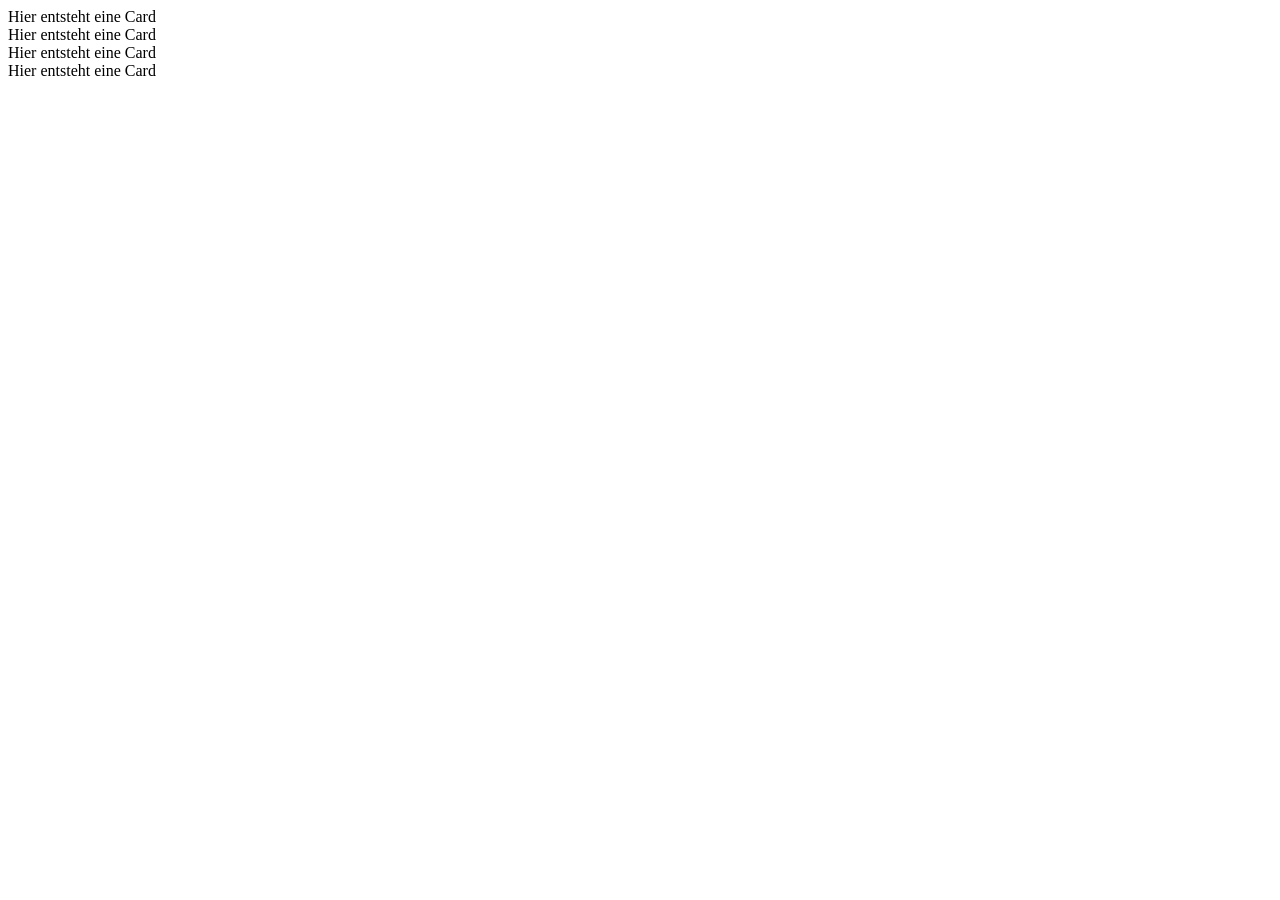
==== index.html @ 6710d7d3 "[ORP] Initial Commit" ====
<!doctype html>
<!-- Language of the document -->
<html lang="de">
  <head>
    <!-- Character encoding for the document -->
    <meta charset="UTF-8" />

    <!-- Responsive design meta tag -->
    <meta name="viewport" content="width=device-width, initial-scale=1.0" />

    <!-- Hide page from search engines -->
    <meta name="robots" content="noindex, nofollow" />

    <!-- Meta tags for SEO -->
    <title>Open Rewi | Startseite</title>
    <meta
      name="description"
      content="Wir erstellen gemeinsam frei zugängliche hochwertige, aktuelle und veränderbare rechtswissenschaftliche Lehrmaterialien."
    />

    <!-- Social Media Meta Tags -->
    <meta
      property="og:title"
      content="OpenRewi – Initiative offene Rechtswissenschaft"
    />
    <meta
      property="og:description"
      content="Wir erstellen gemeinsam frei zugängliche hochwertige, aktuelle und veränderbare rechtswissenschaftliche Lehrmaterialien."
    />
    <meta
      property="og:image"
      content="https://openrewi.org/wp-content/uploads/2022/10/product_pages-1.jpg"
    />

    <!-- Favicon -->
    <link
      rel="icon"
      href="https://openrewi.org/wp-content/uploads/2025/07/cropped-OpenRewi-Logo_Favicon-32x32.png"
      sizes="32x32"
    />
  </head>
  <body>
    <header class="or-header"></header>
    <main class="or-main">
      <div class="or-card">Hier entsteht eine Card</div>
      <div class="or-card">Hier entsteht eine Card</div>
      <div class="or-card">Hier entsteht eine Card</div>
      <div class="or-card">Hier entsteht eine Card</div>
    </main>
    <footer class="or-footer"></footer>
  </body>
</html>
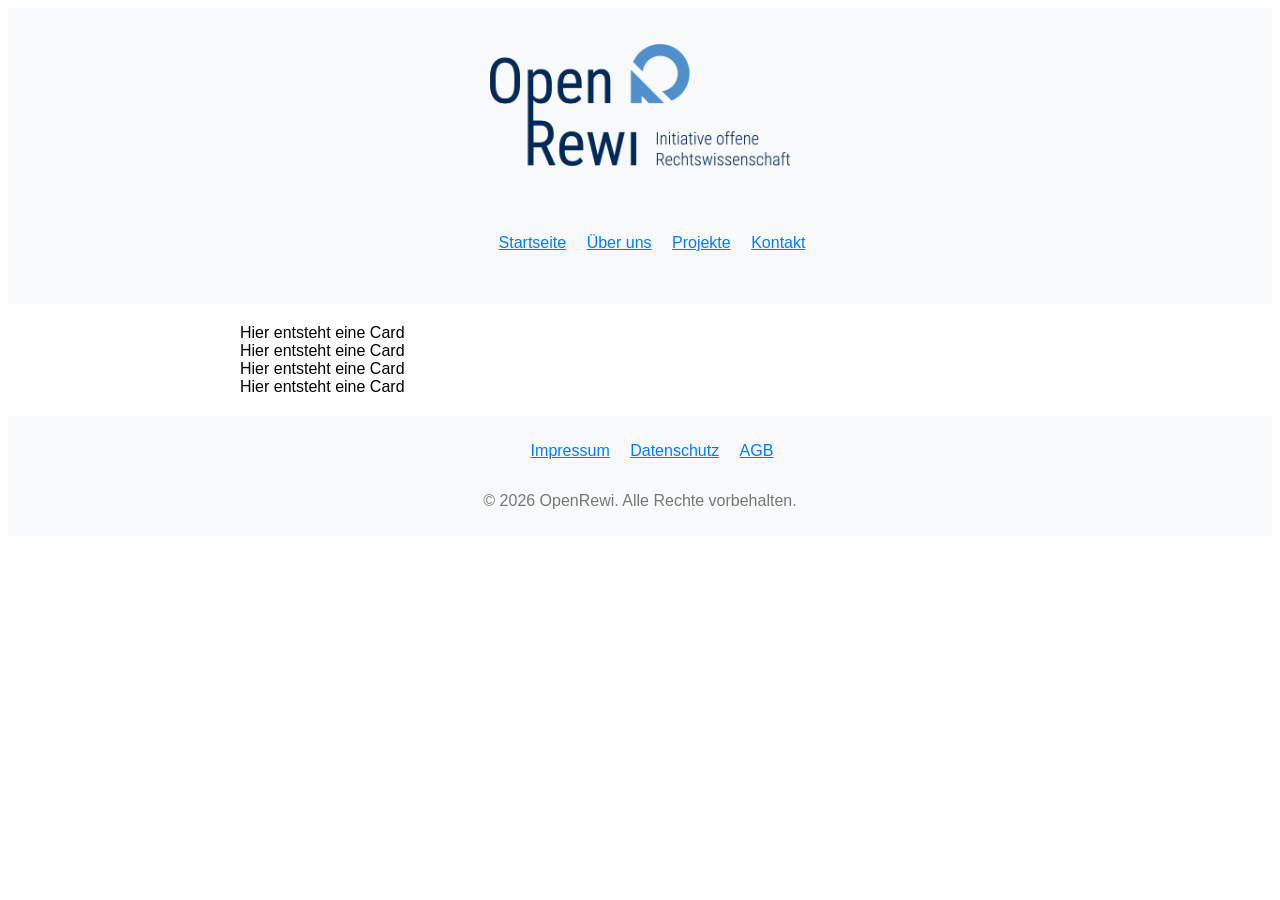
==== commit 90bd92c7: "[ORP] Style header, content and footer" ====
--- a/index.html
+++ b/index.html
@@ -38,15 +38,45 @@
       href="https://openrewi.org/wp-content/uploads/2025/07/cropped-OpenRewi-Logo_Favicon-32x32.png"
       sizes="32x32"
     />
+
+    <!-- Stylesheets -->
+    <link
+      rel="stylesheet"
+      href="https://meyerweb.com/eric/tools/css/reset/reset.css"
+    />
+    <link rel="stylesheet" href="/src/css/style.css" />
   </head>
   <body>
-    <header class="or-header"></header>
+    <header class="or-header">
+      <img
+        src="/src/img/OpenRewi-Logo.png"
+        alt="OpenRewi Logo"
+        class="or-logo"
+      />
+      <nav class="or-nav" aria-label="Haupt-Navigation">
+        <ul class="or-nav-list">
+          <li class="or-nav-item"><a href="#">Startseite</a></li>
+          <li class="or-nav-item"><a href="#">Über uns</a></li>
+          <li class="or-nav-item"><a href="#">Projekte</a></li>
+          <li class="or-nav-item"><a href="#">Kontakt</a></li>
+        </ul>
+      </nav>
+    </header>
     <main class="or-main">
       <div class="or-card">Hier entsteht eine Card</div>
       <div class="or-card">Hier entsteht eine Card</div>
       <div class="or-card">Hier entsteht eine Card</div>
       <div class="or-card">Hier entsteht eine Card</div>
     </main>
-    <footer class="or-footer"></footer>
+    <footer class="or-footer">
+      <nav class="or-footer-nav" aria-label="Footer-Navigation">
+        <ul class="or-nav-list">
+          <li class="or-nav-item"><a href="#">Impressum</a></li>
+          <li class="or-nav-item"><a href="#">Datenschutz</a></li>
+          <li class="or-nav-item"><a href="#">AGB</a></li>
+        </ul>
+      </nav>
+      <p>&copy; 2026 OpenRewi. Alle Rechte vorbehalten.</p>
+    </footer>
   </body>
 </html>
--- a/src/css/style.css
+++ b/src/css/style.css
@@ -0,0 +1,38 @@
+body {
+  font-family: "Arial";
+}
+
+.or-header {
+  background-color: #f8f9fa;
+  padding: calc(20 / 16 * 1rem);
+  text-align: center;
+}
+
+.or-logo {
+  width: calc(300 / 16 * 1rem);
+  height: auto;
+  margin-bottom: calc(32 / 16 * 1rem);
+  padding: 1rem;
+}
+
+.or-nav-item {
+  display: inline-block;
+  margin: 0 1rem 1rem 0;
+
+  a {
+    color: #007bff;
+  }
+}
+
+.or-main {
+  width: calc(800 / 16 * 1rem);
+  margin: calc(20 / 16 * 1rem) auto;
+  padding: 0 calc(20 / 16 * 1rem);
+}
+
+.or-footer {
+  background-color: #f8f9fa;
+  padding: calc(10 / 16 * 1rem);
+  text-align: center;
+  color: #777;
+}
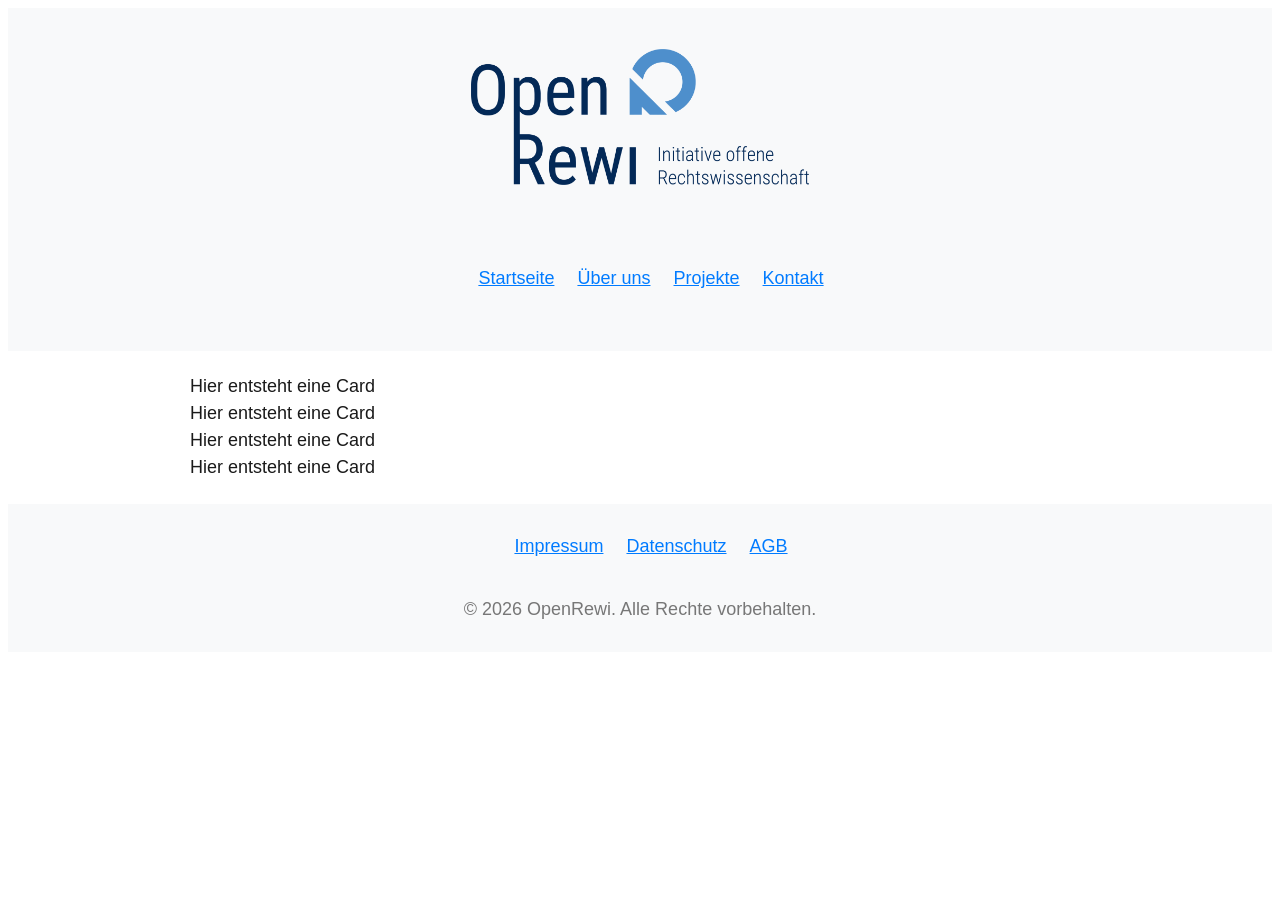
==== commit 28f7349d: "[ORP] Style typography for richtext" ====
--- a/index.html
+++ b/index.html
@@ -45,6 +45,7 @@
       href="https://meyerweb.com/eric/tools/css/reset/reset.css"
     />
     <link rel="stylesheet" href="/src/css/style.css" />
+    <link rel="stylesheet" href="/src/css/typography.css" />
   </head>
   <body>
     <header class="or-header">
@@ -71,7 +72,7 @@
     <footer class="or-footer">
       <nav class="or-footer-nav" aria-label="Footer-Navigation">
         <ul class="or-nav-list">
-          <li class="or-nav-item"><a href="#">Impressum</a></li>
+          <li class="or-nav-item"><a href="/impressum.html">Impressum</a></li>
           <li class="or-nav-item"><a href="#">Datenschutz</a></li>
           <li class="or-nav-item"><a href="#">AGB</a></li>
         </ul>
--- a/src/css/style.css
+++ b/src/css/style.css
@@ -25,7 +25,7 @@
 }
 
 .or-main {
-  width: calc(800 / 16 * 1rem);
+  max-width: calc(800 / 16 * 1rem);
   margin: calc(20 / 16 * 1rem) auto;
   padding: 0 calc(20 / 16 * 1rem);
 }
--- a/src/css/typography.css
+++ b/src/css/typography.css
@@ -0,0 +1,192 @@
+:root {
+  /* Fonts */
+  --font-sans: "Arial";
+
+  /* Font Sizes (modular scale) */
+  --font-xs: 0.5rem; /* 8px */
+  --font-s: 0.75rem; /* 12px */
+  --font-m: 1rem; /* 16px */
+  --font-l: 1.25rem; /* 20px */
+  --font-xl: 1.5rem; /* 24px */
+  --font-xxl: 2rem; /* 32px */
+
+  /* Spacing Sizes (modular scale) */
+  --space-xs: 0.5rem; /* 8px */
+  --space-s: 0.75rem; /* 12px */
+  --space-m: 1rem; /* 16px */
+  --space-l: 1.25rem; /* 20px */
+  --space-xl: 1.5rem; /* 24px */
+  --space-xxl: 2rem; /* 32px */
+
+  /* Colors */
+  --color-text: #1a1a1a;
+  --color-muted: #666;
+  --color-border: #e5e5e5;
+  --color-accent: #0066cc;
+  --color-white: #ffffff;
+  --color-bg: #f8f9fa;
+}
+
+/* =========================
+   BASE STYLES
+========================= */
+
+html {
+  font-size: 100%;
+}
+
+body {
+  font-family: var(--font-sans);
+  line-height: 1.5;
+  color: var(--color-text);
+}
+
+.or-richtext {
+  /* =========================
+   HEADINGS
+========================= */
+
+  h1,
+  h2,
+  h3,
+  h4 {
+    font-family: var(--font-sans);
+    font-weight: 600;
+  }
+
+  h1 {
+    font-size: var(--font-xxl);
+    margin-bottom: var(--space-xxl);
+  }
+
+  h2 {
+    font-size: var(--font-xl);
+    margin: var(--space-xl) 0;
+  }
+
+  h3 {
+    font-size: var(--font-l);
+    margin: var(--space-m) 0;
+  }
+
+  h4 {
+    font-size: var(--font-m);
+    color: var(--color-muted);
+    margin-top: var(--space-s);
+  }
+
+  /* =========================
+   TEXT ELEMENTS
+========================= */
+
+  p {
+    margin-bottom: var(--space-s);
+  }
+
+  strong {
+    font-weight: 600;
+  }
+
+  em {
+    font-style: italic;
+  }
+
+  /* =========================
+   LINKS
+========================= */
+
+  a {
+    color: var(--color-accent);
+    text-decoration: none;
+    border-bottom: 1px solid transparent;
+    transition: border-color 0.2s ease;
+  }
+
+  a:hover {
+    border-color: var(--color-accent);
+  }
+
+  a[target="_blank"]::before {
+    content: "↪";
+    color: var(--color-muted);
+  }
+
+  /* =========================
+   BLOCKQUOTE
+========================= */
+
+  blockquote {
+    border-left: 3px solid var(--color-border);
+    padding-left: var(--space-m);
+    margin: var(--space-xl) 0;
+    color: var(--color-muted);
+    font-style: italic;
+  }
+
+  blockquote p {
+    margin: 0;
+  }
+
+  blockquote small {
+    display: block;
+    margin-top: var(--space-xs);
+    font-size: var(--font-s);
+  }
+
+  /* =========================
+   LISTS
+========================= */
+
+  ul,
+  ol {
+    padding-left: var(--space-xl);
+    margin-bottom: var(--space-s);
+  }
+
+  li + li {
+    margin-top: var(--space-xs);
+  }
+
+  /* =========================
+   UNORDERED LIST (UL)
+========================= */
+
+  ul {
+    list-style: none;
+  }
+
+  ul li {
+    position: relative;
+  }
+
+  ul li::before {
+    content: "•";
+    position: absolute;
+    top: -0.25em;
+    left: -0.625em;
+    font-size: 1.25em;
+    color: var(--color-accent);
+  }
+
+  /* =========================
+   ORDERED LIST (OL)
+========================= */
+
+  ol {
+    list-style: decimal;
+  }
+
+  ol li::marker {
+    font-weight: 700;
+  }
+}
+
+/* =========================
+   RESPONSIVE TYPOGRAPHY
+========================= */
+
+@media (min-width: 769px) {
+  html {
+    font-size: 112.5%; /* 18px */
+  }
+}
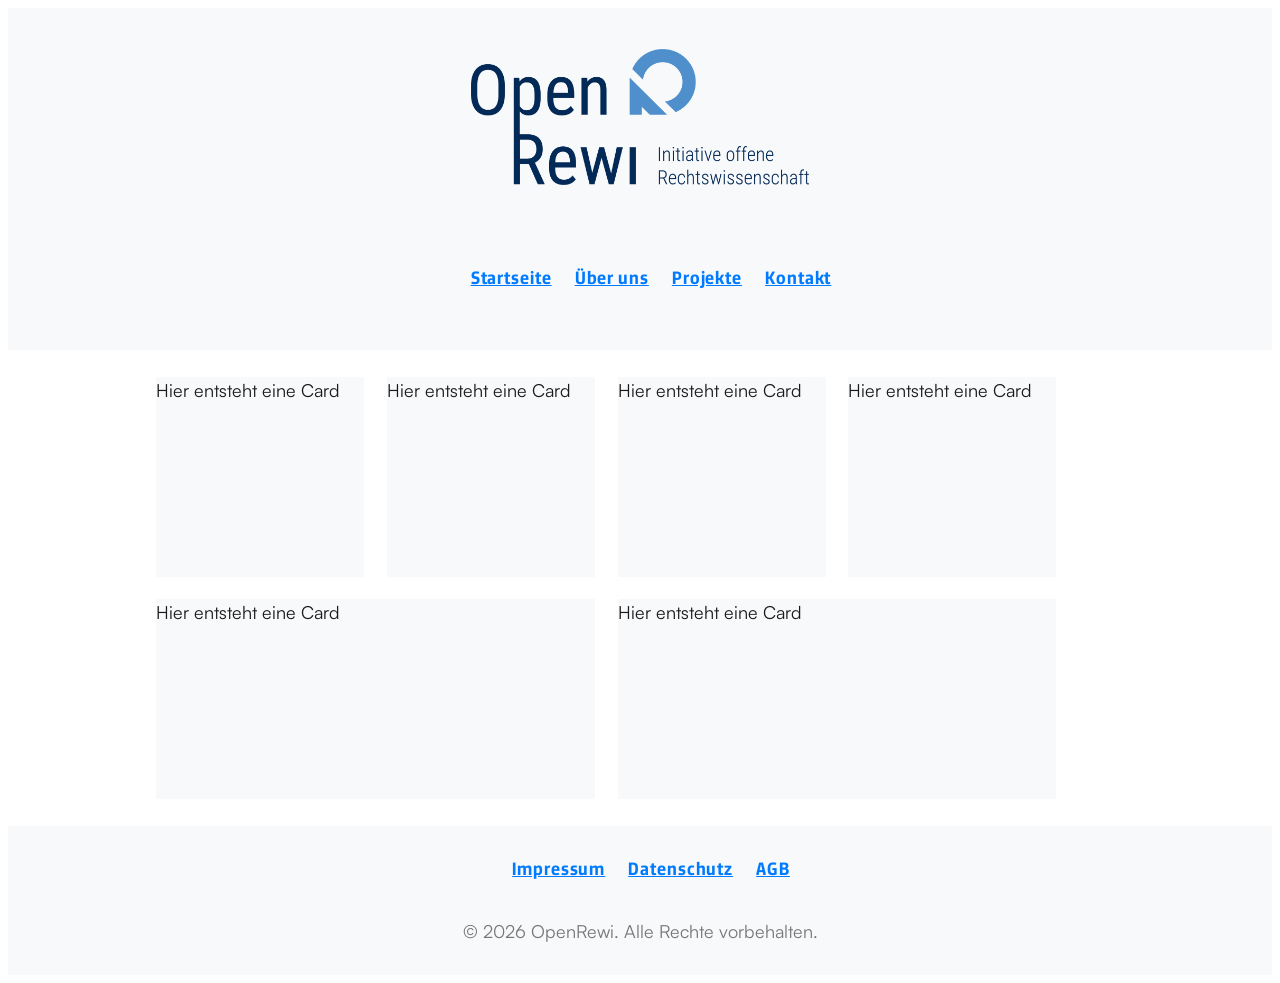
==== commit 6f478bd4: "[ORP] Create module grid" ====
--- a/index.html
+++ b/index.html
@@ -44,7 +44,10 @@
       rel="stylesheet"
       href="https://meyerweb.com/eric/tools/css/reset/reset.css"
     />
+    <link rel="stylesheet" href="/src/css/variables.css" />
     <link rel="stylesheet" href="/src/css/style.css" />
+    <link rel="stylesheet" href="/src/css/layout.css" />
+    <link rel="stylesheet" href="/src/css/grid.css" />
     <link rel="stylesheet" href="/src/css/typography.css" />
   </head>
   <body>
@@ -58,17 +61,33 @@
         <ul class="or-nav-list">
           <li class="or-nav-item"><a href="#">Startseite</a></li>
           <li class="or-nav-item"><a href="#">Über uns</a></li>
-          <li class="or-nav-item"><a href="#">Projekte</a></li>
+          <li class="or-nav-item"><a href="/projects.html">Projekte</a></li>
           <li class="or-nav-item"><a href="#">Kontakt</a></li>
         </ul>
       </nav>
     </header>
-    <main class="or-main">
-      <div class="or-card">Hier entsteht eine Card</div>
-      <div class="or-card">Hier entsteht eine Card</div>
-      <div class="or-card">Hier entsteht eine Card</div>
-      <div class="or-card">Hier entsteht eine Card</div>
-    </main>
+    <div class="or-template">
+      <main class="or-main or-grid__container">
+        <div class="or-card or-grid__item or-grid__item--1">
+          Hier entsteht eine Card
+        </div>
+        <div class="or-card or-grid__item or-grid__item--1">
+          Hier entsteht eine Card
+        </div>
+        <div class="or-card or-grid__item or-grid__item--1">
+          Hier entsteht eine Card
+        </div>
+        <div class="or-card or-grid__item or-grid__item--1">
+          Hier entsteht eine Card
+        </div>
+        <div class="or-card or-grid__item or-grid__item--2">
+          Hier entsteht eine Card
+        </div>
+        <div class="or-card or-grid__item or-grid__item--2">
+          Hier entsteht eine Card
+        </div>
+      </main>
+    </div>
     <footer class="or-footer">
       <nav class="or-footer-nav" aria-label="Footer-Navigation">
         <ul class="or-nav-list">
--- a/src/css/variables.css
+++ b/src/css/variables.css
@@ -0,0 +1,63 @@
+:root {
+  /* =========================
+    TYPOGRAPHY
+========================= */
+  /* Fonts */
+  --font-regular:
+    SatoshiRegular, Avenir, Montserrat, Corbel, "URW Gothic", source-sans-pro,
+    sans-serif;
+  --font-italic:
+    SatoshiItalic, Avenir, Montserrat, Corbel, "URW Gothic", source-sans-pro,
+    sans-serif;
+  --font-light-italic:
+    SatoshiLightItalic, Avenir, Montserrat, Corbel, "URW Gothic",
+    source-sans-pro, sans-serif;
+  --font-bold:
+    SatoshiBold, Avenir, Montserrat, Corbel, "URW Gothic", source-sans-pro,
+    sans-serif;
+  --font-bold-italic:
+    SatoshiBoldItalic, Avenir, Montserrat, Corbel, "URW Gothic",
+    source-sans-pro, sans-serif;
+  --font-cond-bold: ExposeBold, "Times New Roman", serif;
+
+  /* Font Sizes (modular scale) */
+  --font-xs: 0.5rem; /* 8px */
+  --font-s: 0.75rem; /* 12px */
+  --font-m: 1rem; /* 16px */
+  --font-l: 1.25rem; /* 20px */
+  --font-xl: 1.5rem; /* 24px */
+  --font-xxl: 2rem; /* 32px */
+
+  /* =========================
+    SPACES
+========================= */
+  --space-xs: 0.5rem; /* 8px */
+  --space-s: 0.75rem; /* 12px */
+  --space-m: 1rem; /* 16px */
+  --space-l: 1.25rem; /* 20px */
+  --space-xl: 1.5rem; /* 24px */
+  --space-xxl: 2rem; /* 32px */
+
+  /* =========================
+    COLORS
+========================= */
+  --color-text: #1a1a1a;
+  --color-muted: #666;
+  --color-border: #e5e5e5;
+  --color-accent: #0066cc;
+  --color-white: #ffffff;
+  --color-bg: #f8f9fa;
+
+  /* =========================
+    GRID
+========================= */
+  /* Breakpoints */
+  --breakpoint-xs: 480px;
+  --breakpoint-s: 768px;
+  --breakpoint-m: 1024px;
+  --breakpoint-l: 1200px;
+
+  /* Module container grid */
+  --grid-span: 1;
+  --grid-gap: var(--space-l);
+}
--- a/src/css/style.css
+++ b/src/css/style.css
@@ -1,7 +1,3 @@
-body {
-  font-family: "Arial";
-}
-
 .or-header {
   background-color: #f8f9fa;
   padding: calc(20 / 16 * 1rem);
@@ -21,13 +17,9 @@
 
   a {
     color: #007bff;
+    font-family: var(--font-cond-bold);
+    letter-spacing: 0.05em;
   }
-}
-
-.or-main {
-  max-width: calc(800 / 16 * 1rem);
-  margin: calc(20 / 16 * 1rem) auto;
-  padding: 0 calc(20 / 16 * 1rem);
 }
 
 .or-footer {
--- a/src/css/layout.css
+++ b/src/css/layout.css
@@ -0,0 +1,34 @@
+.or-template,
+.or-template--aside {
+  max-width: calc(900 / 16 * 1rem);
+  margin: 0 auto;
+  display: grid;
+  grid-template-columns: 1fr;
+  gap: var(--grid-gap);
+
+  .or-main,
+  .or-aside {
+    grid-column: 1 / 1;
+    margin: var(--space-xl) 0;
+    padding: 0 var(--space-l);
+  }
+}
+
+@media (min-width: 1025px) {
+  .or-template--aside {
+    display: grid;
+    grid-template-columns: 3fr 1fr;
+
+    .or-main {
+      grid-column: 1 / 2;
+    }
+
+    .or-aside {
+      grid-column: 2 / 3;
+    }
+  }
+}
+
+.or-aside h2:first-of-type {
+  margin-top: 0;
+}
--- a/src/css/grid.css
+++ b/src/css/grid.css
@@ -0,0 +1,32 @@
+.or-grid__container {
+  max-width: 900px;
+  display: grid;
+  grid-template-columns: repeat(1, 1fr);
+  grid-auto-rows: minmax(200px, auto);
+  gap: var(--space-l);
+}
+
+.or-grid__item {
+  background-color: var(--color-bg);
+  grid-column: auto / span var(--grid-span);
+}
+
+@media (min-width: 481px) {
+  .or-grid__container {
+    grid-template-columns: repeat(2, 1fr);
+  }
+
+  .or-grid__item--1 {
+    --grid-span: 1;
+  }
+
+  .or-grid__item--2 {
+    --grid-span: 2;
+  }
+}
+
+@media (min-width: 769px) {
+  .or-grid__container {
+    grid-template-columns: repeat(4, 1fr);
+  }
+}
--- a/src/css/typography.css
+++ b/src/css/typography.css
@@ -1,6 +1,21 @@
 :root {
   /* Fonts */
-  --font-sans: "Arial";
+  --font-regular:
+    SatoshiRegular, Avenir, Montserrat, Corbel, "URW Gothic", source-sans-pro,
+    sans-serif;
+  --font-italic:
+    SatoshiItalic, Avenir, Montserrat, Corbel, "URW Gothic", source-sans-pro,
+    sans-serif;
+  --font-light-italic:
+    SatoshiLightItalic, Avenir, Montserrat, Corbel, "URW Gothic",
+    source-sans-pro, sans-serif;
+  --font-bold:
+    SatoshiBold, Avenir, Montserrat, Corbel, "URW Gothic", source-sans-pro,
+    sans-serif;
+  --font-bold-italic:
+    SatoshiBoldItalic, Avenir, Montserrat, Corbel, "URW Gothic",
+    source-sans-pro, sans-serif;
+  --font-cond-bold: ExposeBold, "Times New Roman", serif;
 
   /* Font Sizes (modular scale) */
   --font-xs: 0.5rem; /* 8px */
@@ -28,6 +43,75 @@
 }
 
 /* =========================
+   FONTS
+========================= */
+@font-face {
+  font-family: "SatoshiRegular";
+  src:
+    url("../fonts/satoshi/Satoshi-Regular.woff2") format("woff2"),
+    url("../fonts/satoshi/Satoshi-Regular.woff") format("woff"),
+    url("../fonts/satoshi/Satoshi-Regular.eot") format("eot");
+  font-weight: 400;
+  font-display: swap;
+  font-style: normal;
+}
+
+@font-face {
+  font-family: "SatoshiItalic";
+  src:
+    url("../fonts/satoshi/Satoshi-Italic.woff2") format("woff2"),
+    url("../fonts/satoshi/Satoshi-Italic.woff") format("woff"),
+    url("../fonts/satoshi/Satoshi-Italic.eot") format("eot");
+  font-weight: 400;
+  font-display: swap;
+  font-style: italic;
+}
+
+@font-face {
+  font-family: "SatoshiBold";
+  src:
+    url("../fonts/satoshi/Satoshi-Bold.woff2") format("woff2"),
+    url("../fonts/satoshi/Satoshi-Bold.woff") format("woff"),
+    url("../fonts/satoshi/Satoshi-Bold.eot") format("eot");
+  font-weight: 900;
+  font-display: swap;
+  font-style: normal;
+}
+
+@font-face {
+  font-family: "SatoshiBoldItalic";
+  src:
+    url("../fonts/satoshi/Satoshi-BoldItalic.woff2") format("woff2"),
+    url("../fonts/satoshi/Satoshi-BoldItalic.woff") format("woff"),
+    url("../fonts/satoshi/Satoshi-BoldItalic.eot") format("eot");
+  font-weight: 700;
+  font-display: swap;
+  font-style: normal;
+}
+
+@font-face {
+  font-family: "SatoshiLightItalic";
+  src:
+    url("../fonts/satoshi/Satoshi-LightItalic.woff2") format("woff2"),
+    url("../fonts/satoshi/Satoshi-LightItalic.woff") format("woff"),
+    url("../fonts/satoshi/Satoshi-LightItalic.eot") format("eot");
+  font-weight: 300;
+  font-display: swap;
+  font-style: italic;
+}
+
+@font-face {
+  font-family: "ExposeBold";
+  src:
+    url("../fonts/expose/Expose-Bold.woff2") format("woff2"),
+    url("../fonts/expose/Expose-Bold.woff") format("woff"),
+    url("../fonts/expose/Expose-Bold.ttf") format("truetype");
+  font-weight: 700;
+  font-display: swap;
+  font-style: normal;
+}
+
+/* =========================
    BASE STYLES
 ========================= */
 
@@ -36,7 +120,7 @@
 }
 
 body {
-  font-family: var(--font-sans);
+  font-family: var(--font-regular);
   line-height: 1.5;
   color: var(--color-text);
 }
@@ -50,8 +134,7 @@
   h2,
   h3,
   h4 {
-    font-family: var(--font-sans);
-    font-weight: 600;
+    font-family: var(--font-cond-bold);
   }
 
   h1 {
@@ -84,11 +167,11 @@
   }
 
   strong {
-    font-weight: 600;
+    font-family: var(--font-bold);
   }
 
   em {
-    font-style: italic;
+    font-family: var(--font-italic);
   }
 
   /* =========================
@@ -120,7 +203,11 @@
     padding-left: var(--space-m);
     margin: var(--space-xl) 0;
     color: var(--color-muted);
-    font-style: italic;
+    font-family: var(--font-light-italic);
+
+    strong {
+      font-family: var(--font-bold-italic);
+    }
   }
 
   blockquote p {
@@ -177,7 +264,8 @@
   }
 
   ol li::marker {
-    font-weight: 700;
+    font-family: var(--font-bold);
+    color: var(--color-accent);
   }
 }
 
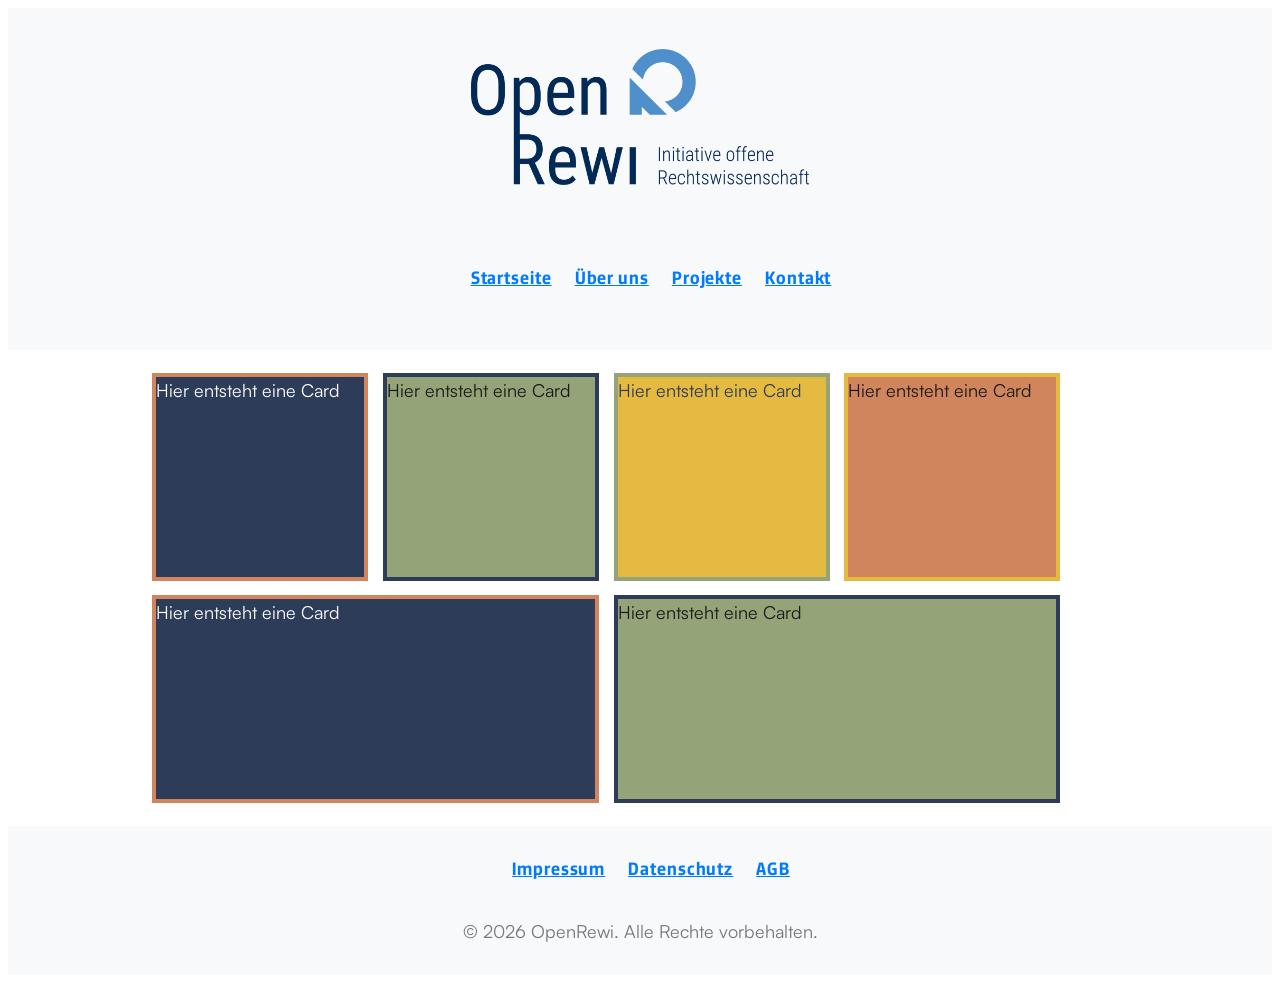
==== commit 62e326ac: "[ORP] Add themes" ====
--- a/index.html
+++ b/index.html
@@ -49,6 +49,8 @@
     <link rel="stylesheet" href="/src/css/layout.css" />
     <link rel="stylesheet" href="/src/css/grid.css" />
     <link rel="stylesheet" href="/src/css/typography.css" />
+    <link rel="stylesheet" href="/src/css/theme.css" />
+    <link rel="stylesheet" href="/src/css/card.css" />
   </head>
   <body>
     <header class="or-header">
@@ -68,22 +70,40 @@
     </header>
     <div class="or-template">
       <main class="or-main or-grid__container">
-        <div class="or-card or-grid__item or-grid__item--1">
+        <div
+          class="or-card or-grid__item or-grid__item--1"
+          data-theme="primary"
+        >
           Hier entsteht eine Card
         </div>
-        <div class="or-card or-grid__item or-grid__item--1">
+        <div
+          class="or-card or-grid__item or-grid__item--1"
+          data-theme="secondary"
+        >
           Hier entsteht eine Card
         </div>
-        <div class="or-card or-grid__item or-grid__item--1">
+        <div
+          class="or-card or-grid__item or-grid__item--1"
+          data-theme="tertiary"
+        >
           Hier entsteht eine Card
         </div>
-        <div class="or-card or-grid__item or-grid__item--1">
+        <div
+          class="or-card or-grid__item or-grid__item--1"
+          data-theme="quaternary"
+        >
           Hier entsteht eine Card
         </div>
-        <div class="or-card or-grid__item or-grid__item--2">
+        <div
+          class="or-card or-grid__item or-grid__item--2"
+          data-theme="primary"
+        >
           Hier entsteht eine Card
         </div>
-        <div class="or-card or-grid__item or-grid__item--2">
+        <div
+          class="or-card or-grid__item or-grid__item--2"
+          data-theme="secondary"
+        >
           Hier entsteht eine Card
         </div>
       </main>
--- a/src/css/variables.css
+++ b/src/css/variables.css
@@ -41,12 +41,20 @@
   /* =========================
     COLORS
 ========================= */
-  --color-text: #1a1a1a;
+  --color-black: #1a1a1a;
+  --color-white: #ffffff;
+  --color-accent: #0066cc;
   --color-muted: #666;
-  --color-border: #e5e5e5;
-  --color-accent: #0066cc;
-  --color-white: #ffffff;
-  --color-bg: #f8f9fa;
+  --color-grey: #e5e5e5;
+  --color-blue: #2d3c59;
+  --color-green: #94a378;
+  --color-yellow: #e5ba41;
+  --color-terra: #d1855c;
+
+  /* Theme colors */
+  --color-bg: var(--color-grey);
+  --color-text: var(--color-black);
+  --color-border: var(--color-grey);
 
   /* =========================
     GRID
--- a/src/css/grid.css
+++ b/src/css/grid.css
@@ -7,7 +7,6 @@
 }
 
 .or-grid__item {
-  background-color: var(--color-bg);
   grid-column: auto / span var(--grid-span);
 }
 
--- a/src/css/typography.css
+++ b/src/css/typography.css
@@ -181,7 +181,7 @@
   a {
     color: var(--color-accent);
     text-decoration: none;
-    border-bottom: 1px solid transparent;
+    border-bottom: 1px solid currentColor;
     transition: border-color 0.2s ease;
   }
 
--- a/src/css/theme.css
+++ b/src/css/theme.css
@@ -0,0 +1,23 @@
+[data-theme="primary"] {
+  --color-bg: var(--color-blue);
+  --color-text: var(--color-white);
+  --color-border: var(--color-terra);
+}
+
+[data-theme="secondary"] {
+  --color-bg: var(--color-green);
+  --color-text: var(--color-black);
+  --color-border: var(--color-blue);
+}
+
+[data-theme="tertiary"] {
+  --color-bg: var(--color-yellow);
+  --color-text: var(--color-blue);
+  --color-border: var(--color-green);
+}
+
+[data-theme="quaternary"] {
+  --color-bg: var(--color-terra);
+  --color-text: var(--color-black);
+  --color-border: var(--color-yellow);
+}
--- a/src/css/card.css
+++ b/src/css/card.css
@@ -0,0 +1,5 @@
+.or-card {
+  background-color: var(--color-bg);
+  color: var(--color-text);
+  outline: 4px solid var(--color-border);
+}
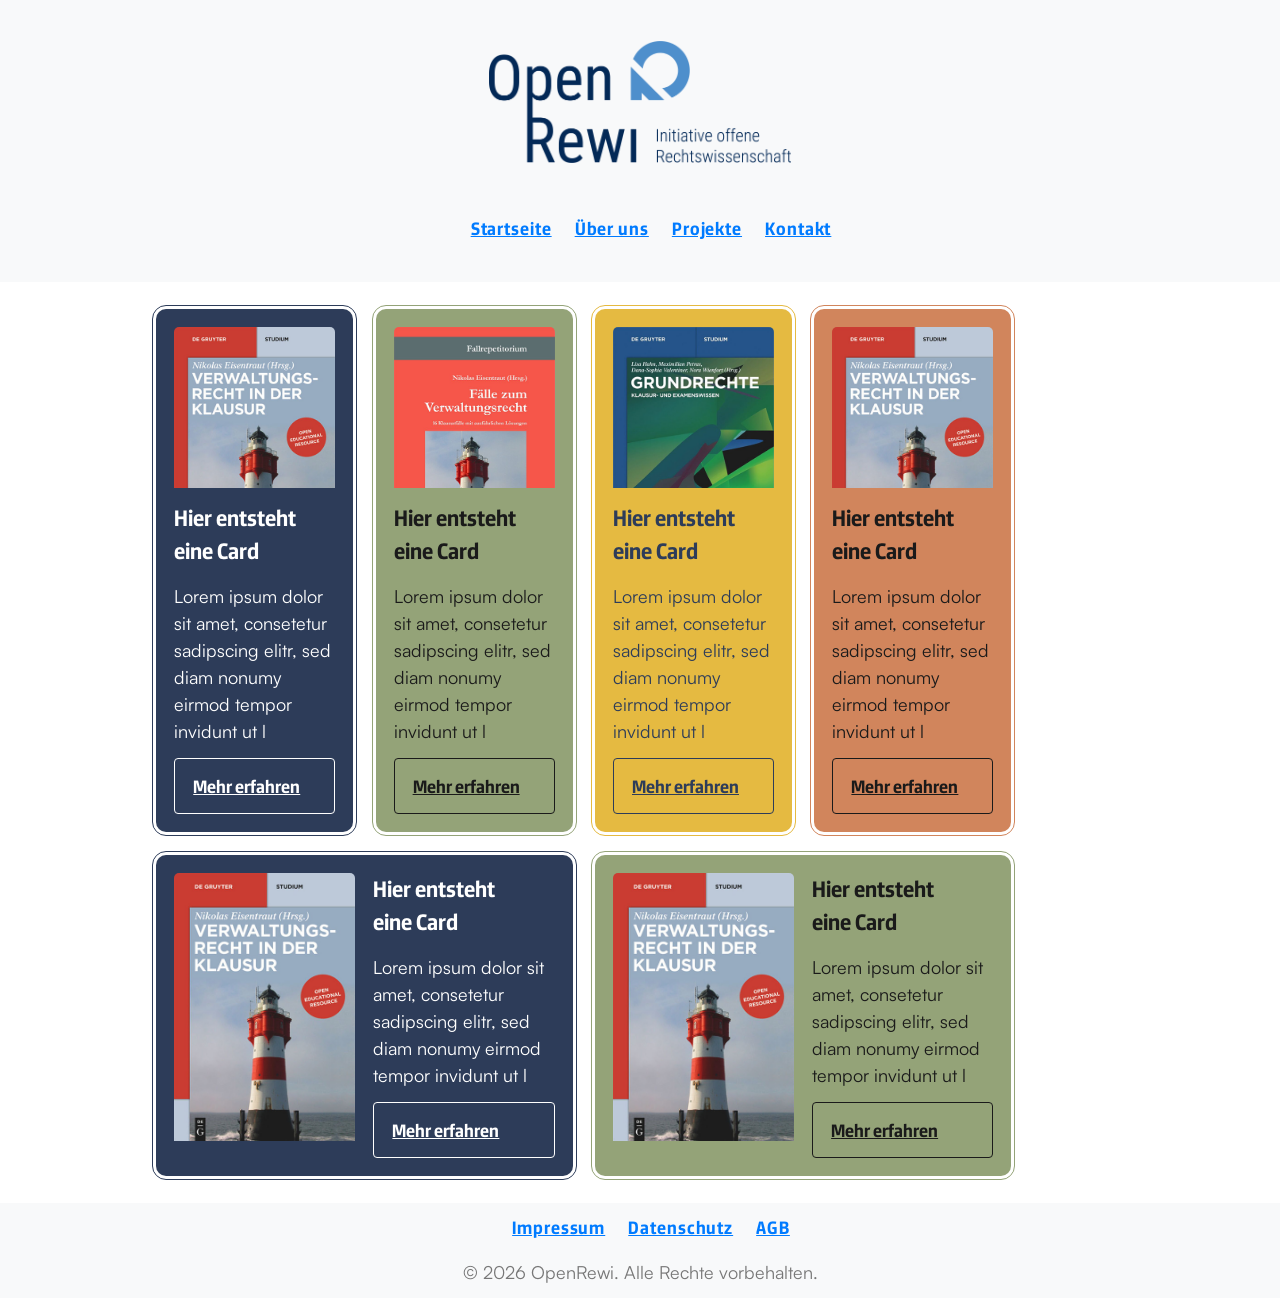
==== commit 2c028500: "[ORP] Style cards and images" ====
--- a/index.html
+++ b/index.html
@@ -44,6 +44,7 @@
       rel="stylesheet"
       href="https://meyerweb.com/eric/tools/css/reset/reset.css"
     />
+    <link rel="stylesheet" href="/src/css/reset.css" />
     <link rel="stylesheet" href="/src/css/variables.css" />
     <link rel="stylesheet" href="/src/css/style.css" />
     <link rel="stylesheet" href="/src/css/layout.css" />
@@ -74,37 +75,133 @@
           class="or-card or-grid__item or-grid__item--1"
           data-theme="primary"
         >
-          Hier entsteht eine Card
+          <picture class="or-card__picture">
+            <source
+              media="(min-width:769px)"
+              srcset="/src/img/product-1-186.png"
+            />
+            <source
+              media="(min-width:481px)"
+              srcset="/src/img/product-1-320.png"
+            />
+            <img src="/src/img/product-1-406.png" class="or-card__img" alt="" />
+          </picture>
+          <h3 class="or-card__title">Hier entsteht eine Card</h3>
+          <p class="or-card__desc">
+            Lorem ipsum dolor sit amet, consetetur sadipscing elitr, sed diam
+            nonumy eirmod tempor invidunt ut l
+          </p>
+          <a href="#" class="or-card__link">Mehr erfahren</a>
         </div>
         <div
           class="or-card or-grid__item or-grid__item--1"
           data-theme="secondary"
         >
-          Hier entsteht eine Card
+          <picture class="or-card__picture">
+            <source
+              media="(min-width:769px)"
+              srcset="/src/img/product-2-186.png"
+            />
+            <source
+              media="(min-width:481px)"
+              srcset="/src/img/product-2-320.png"
+            />
+            <img src="/src/img/product-2-406.png" class="or-card__img" alt="" />
+          </picture>
+          <h3 class="or-card__title">Hier entsteht eine Card</h3>
+          <p class="or-card__desc">
+            Lorem ipsum dolor sit amet, consetetur sadipscing elitr, sed diam
+            nonumy eirmod tempor invidunt ut l
+          </p>
+          <a href="#" class="or-card__link">Mehr erfahren</a>
         </div>
         <div
           class="or-card or-grid__item or-grid__item--1"
           data-theme="tertiary"
         >
-          Hier entsteht eine Card
+          <picture class="or-card__picture">
+            <source
+              media="(min-width:769px)"
+              srcset="/src/img/product-3-186.png"
+            />
+            <source
+              media="(min-width:481px)"
+              srcset="/src/img/product-3-320.png"
+            />
+            <img src="/src/img/product-3-406.png" class="or-card__img" alt="" />
+          </picture>
+          <h3 class="or-card__title">Hier entsteht eine Card</h3>
+          <p class="or-card__desc">
+            Lorem ipsum dolor sit amet, consetetur sadipscing elitr, sed diam
+            nonumy eirmod tempor invidunt ut l
+          </p>
+          <a href="#" class="or-card__link">Mehr erfahren</a>
         </div>
         <div
           class="or-card or-grid__item or-grid__item--1"
           data-theme="quaternary"
         >
-          Hier entsteht eine Card
+          <picture class="or-card__picture">
+            <source
+              media="(min-width:769px)"
+              srcset="/src/img/product-1-186.png"
+            />
+            <source
+              media="(min-width:481px)"
+              srcset="/src/img/product-1-320.png"
+            />
+            <img src="/src/img/product-1-406.png" class="or-card__img" alt="" />
+          </picture>
+          <h3 class="or-card__title">Hier entsteht eine Card</h3>
+          <p class="or-card__desc">
+            Lorem ipsum dolor sit amet, consetetur sadipscing elitr, sed diam
+            nonumy eirmod tempor invidunt ut l
+          </p>
+          <a href="#" class="or-card__link">Mehr erfahren</a>
         </div>
         <div
           class="or-card or-grid__item or-grid__item--2"
           data-theme="primary"
         >
-          Hier entsteht eine Card
+          <picture class="or-card__picture">
+            <source
+              media="(min-width:769px)"
+              srcset="/src/img/product-1-186.png"
+            />
+            <source
+              media="(min-width:481px)"
+              srcset="/src/img/product-1-320.png"
+            />
+            <img src="/src/img/product-1-406.png" class="or-card__img" alt="" />
+          </picture>
+          <h3 class="or-card__title">Hier entsteht eine Card</h3>
+          <p class="or-card__desc">
+            Lorem ipsum dolor sit amet, consetetur sadipscing elitr, sed diam
+            nonumy eirmod tempor invidunt ut l
+          </p>
+          <a href="#" class="or-card__link">Mehr erfahren</a>
         </div>
         <div
           class="or-card or-grid__item or-grid__item--2"
           data-theme="secondary"
         >
-          Hier entsteht eine Card
+          <picture class="or-card__picture">
+            <source
+              media="(min-width:769px)"
+              srcset="/src/img/product-1-186.png"
+            />
+            <source
+              media="(min-width:481px)"
+              srcset="/src/img/product-1-320.png"
+            />
+            <img src="/src/img/product-1-406.png" class="or-card__img" alt="" />
+          </picture>
+          <h3 class="or-card__title">Hier entsteht eine Card</h3>
+          <p class="or-card__desc">
+            Lorem ipsum dolor sit amet, consetetur sadipscing elitr, sed diam
+            nonumy eirmod tempor invidunt ut l
+          </p>
+          <a href="#" class="or-card__link">Mehr erfahren</a>
         </div>
       </main>
     </div>
--- a/src/css/style.css
+++ b/src/css/style.css
@@ -5,10 +5,12 @@
 }
 
 .or-logo {
-  width: calc(300 / 16 * 1rem);
+  display: inline;
+  width: 100%;
+  max-width: calc(300 / 16 * 1rem);
   height: auto;
-  margin-bottom: calc(32 / 16 * 1rem);
-  padding: 1rem;
+  margin-bottom: var(--space-xl);
+  padding: var(--space-m);
 }
 
 .or-nav-item {
--- a/src/css/theme.css
+++ b/src/css/theme.css
@@ -1,23 +1,31 @@
 [data-theme="primary"] {
   --color-bg: var(--color-blue);
   --color-text: var(--color-white);
-  --color-border: var(--color-terra);
+  --color-border: var(--color-white);
+  --color-outline: var(--color-blue);
+  --color-accent: var(--color-white);
 }
 
 [data-theme="secondary"] {
   --color-bg: var(--color-green);
   --color-text: var(--color-black);
-  --color-border: var(--color-blue);
+  --color-border: var(--color-black);
+  --color-outline: var(--color-green);
+  --color-accent: var(--color-black);
 }
 
 [data-theme="tertiary"] {
   --color-bg: var(--color-yellow);
   --color-text: var(--color-blue);
-  --color-border: var(--color-green);
+  --color-border: var(--color-blue);
+  --color-outline: var(--color-yellow);
+  --color-accent: var(--color-blue);
 }
 
 [data-theme="quaternary"] {
   --color-bg: var(--color-terra);
   --color-text: var(--color-black);
-  --color-border: var(--color-yellow);
+  --color-border: var(--color-black);
+  --color-outline: var(--color-terra);
+  --color-accent: var(--color-black);
 }
--- a/src/css/card.css
+++ b/src/css/card.css
@@ -1,5 +1,73 @@
+/* =========================
+   CARD
+========================= */
 .or-card {
   background-color: var(--color-bg);
   color: var(--color-text);
-  outline: 4px solid var(--color-border);
+  outline: 1px solid var(--color-outline);
+  outline-offset: 3px;
+  padding: var(--space-m);
+  border-radius: 10px;
+  display: grid;
+  grid-template-rows: repeat(3, auto) 1fr;
+
+  .or-card__picture {
+    margin-bottom: var(--space-s);
+    aspect-ratio: 1 / 1;
+    overflow: hidden;
+  }
+
+  .or-card__img {
+    width: 100%;
+    height: auto;
+    display: block;
+    border-radius: 5px 5px 0 0;
+  }
+
+  .or-card__title {
+    font-family: var(--font-cond-bold);
+    font-size: var(--font-l);
+    margin-bottom: var(--space-s);
+  }
+
+  .or-card__desc {
+    margin-bottom: var(--space-s);
+    font-family: var(--font-regular);
+    font-size: var(--font-m);
+  }
+
+  .or-card__link {
+    display: block;
+    color: var(--color-accent);
+    font-family: var(--font-cond-bold);
+    font-size: var(--font-m);
+    border: 1px solid var(--color-border);
+    padding: var(--space-s) var(--space-m);
+    border-radius: 4px;
+    align-self: end;
+    white-space: nowrap;
+    overflow: hidden;
+    text-overflow: ellipsis;
+  }
 }
+
+@media (min-width: 481px) {
+  .or-card__link {
+    display: inline-block;
+  }
+}
+
+@media (min-width: 481px) {
+  .or-card[class*="or-grid__item--2"] {
+    grid-template-columns: repeat(2, 1fr);
+    grid-template-rows: auto auto 1fr;
+    column-gap: var(--space-m);
+
+    .or-card__picture {
+      margin-bottom: 0;
+      grid-row: 1 / span 3;
+      aspect-ratio: unset;
+      overflow: unset;
+    }
+  }
+}
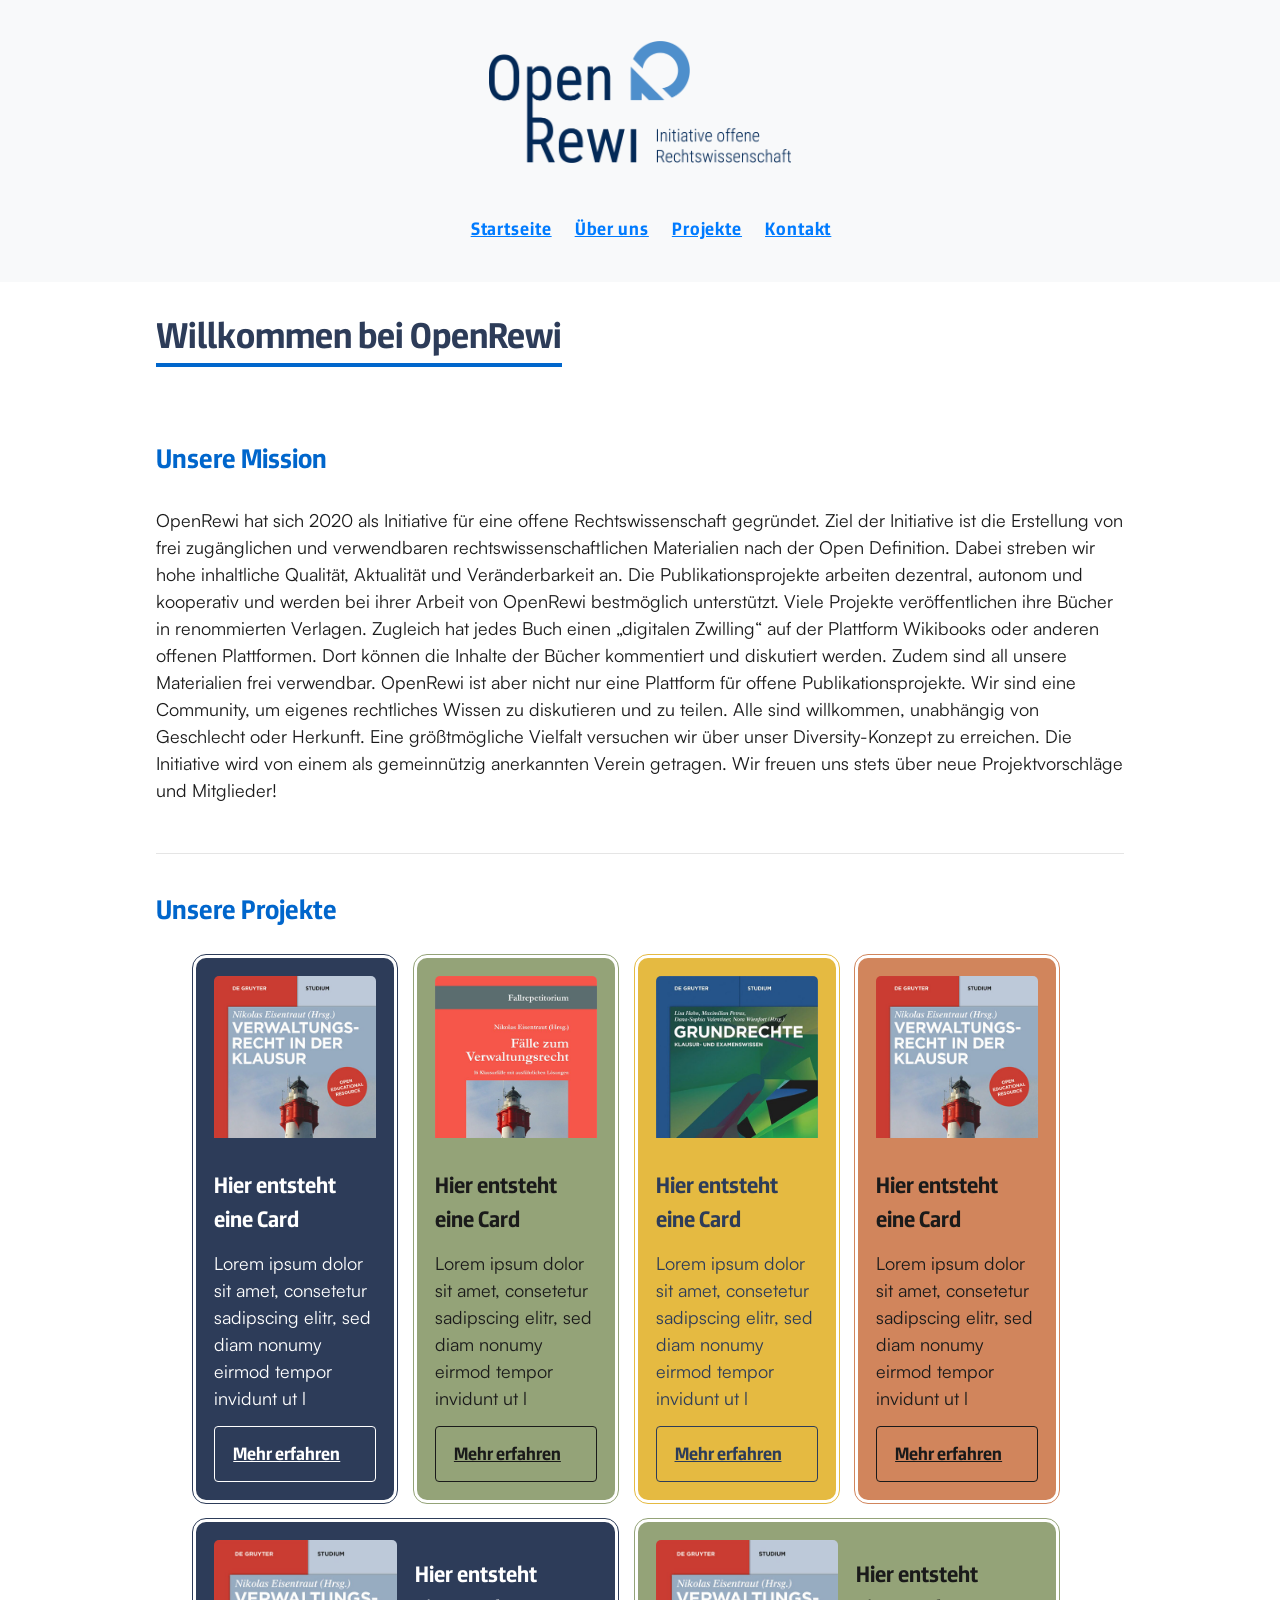
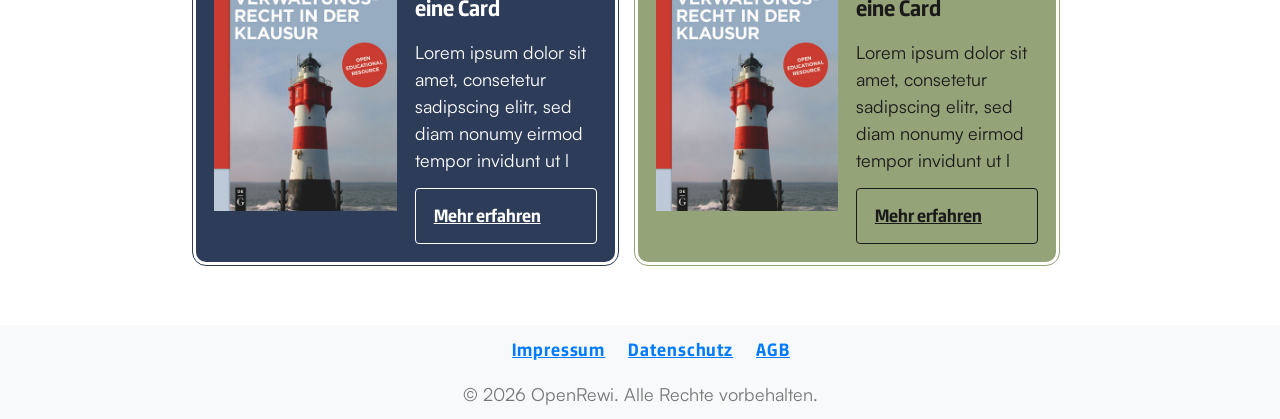
==== commit e49cae7b: "[ORP] Add accessible semantics" ====
--- a/index.html
+++ b/index.html
@@ -70,139 +70,171 @@
       </nav>
     </header>
     <div class="or-template">
-      <main class="or-main or-grid__container">
-        <div
-          class="or-card or-grid__item or-grid__item--1"
-          data-theme="primary"
-        >
-          <picture class="or-card__picture">
-            <source
-              media="(min-width:769px)"
-              srcset="/src/img/product-1-186.png"
-            />
-            <source
-              media="(min-width:481px)"
-              srcset="/src/img/product-1-320.png"
-            />
-            <img src="/src/img/product-1-406.png" class="or-card__img" alt="" />
-          </picture>
-          <h3 class="or-card__title">Hier entsteht eine Card</h3>
-          <p class="or-card__desc">
-            Lorem ipsum dolor sit amet, consetetur sadipscing elitr, sed diam
-            nonumy eirmod tempor invidunt ut l
-          </p>
-          <a href="#" class="or-card__link">Mehr erfahren</a>
-        </div>
-        <div
-          class="or-card or-grid__item or-grid__item--1"
-          data-theme="secondary"
-        >
-          <picture class="or-card__picture">
-            <source
-              media="(min-width:769px)"
-              srcset="/src/img/product-2-186.png"
-            />
-            <source
-              media="(min-width:481px)"
-              srcset="/src/img/product-2-320.png"
-            />
-            <img src="/src/img/product-2-406.png" class="or-card__img" alt="" />
-          </picture>
-          <h3 class="or-card__title">Hier entsteht eine Card</h3>
-          <p class="or-card__desc">
-            Lorem ipsum dolor sit amet, consetetur sadipscing elitr, sed diam
-            nonumy eirmod tempor invidunt ut l
-          </p>
-          <a href="#" class="or-card__link">Mehr erfahren</a>
-        </div>
-        <div
-          class="or-card or-grid__item or-grid__item--1"
-          data-theme="tertiary"
-        >
-          <picture class="or-card__picture">
-            <source
-              media="(min-width:769px)"
-              srcset="/src/img/product-3-186.png"
-            />
-            <source
-              media="(min-width:481px)"
-              srcset="/src/img/product-3-320.png"
-            />
-            <img src="/src/img/product-3-406.png" class="or-card__img" alt="" />
-          </picture>
-          <h3 class="or-card__title">Hier entsteht eine Card</h3>
-          <p class="or-card__desc">
-            Lorem ipsum dolor sit amet, consetetur sadipscing elitr, sed diam
-            nonumy eirmod tempor invidunt ut l
-          </p>
-          <a href="#" class="or-card__link">Mehr erfahren</a>
-        </div>
-        <div
-          class="or-card or-grid__item or-grid__item--1"
-          data-theme="quaternary"
-        >
-          <picture class="or-card__picture">
-            <source
-              media="(min-width:769px)"
-              srcset="/src/img/product-1-186.png"
-            />
-            <source
-              media="(min-width:481px)"
-              srcset="/src/img/product-1-320.png"
-            />
-            <img src="/src/img/product-1-406.png" class="or-card__img" alt="" />
-          </picture>
-          <h3 class="or-card__title">Hier entsteht eine Card</h3>
-          <p class="or-card__desc">
-            Lorem ipsum dolor sit amet, consetetur sadipscing elitr, sed diam
-            nonumy eirmod tempor invidunt ut l
-          </p>
-          <a href="#" class="or-card__link">Mehr erfahren</a>
-        </div>
-        <div
-          class="or-card or-grid__item or-grid__item--2"
-          data-theme="primary"
-        >
-          <picture class="or-card__picture">
-            <source
-              media="(min-width:769px)"
-              srcset="/src/img/product-1-186.png"
-            />
-            <source
-              media="(min-width:481px)"
-              srcset="/src/img/product-1-320.png"
-            />
-            <img src="/src/img/product-1-406.png" class="or-card__img" alt="" />
-          </picture>
-          <h3 class="or-card__title">Hier entsteht eine Card</h3>
-          <p class="or-card__desc">
-            Lorem ipsum dolor sit amet, consetetur sadipscing elitr, sed diam
-            nonumy eirmod tempor invidunt ut l
-          </p>
-          <a href="#" class="or-card__link">Mehr erfahren</a>
-        </div>
-        <div
-          class="or-card or-grid__item or-grid__item--2"
-          data-theme="secondary"
-        >
-          <picture class="or-card__picture">
-            <source
-              media="(min-width:769px)"
-              srcset="/src/img/product-1-186.png"
-            />
-            <source
-              media="(min-width:481px)"
-              srcset="/src/img/product-1-320.png"
-            />
-            <img src="/src/img/product-1-406.png" class="or-card__img" alt="" />
-          </picture>
-          <h3 class="or-card__title">Hier entsteht eine Card</h3>
-          <p class="or-card__desc">
-            Lorem ipsum dolor sit amet, consetetur sadipscing elitr, sed diam
-            nonumy eirmod tempor invidunt ut l
-          </p>
-          <a href="#" class="or-card__link">Mehr erfahren</a>
-        </div>
+      <main class="or-main">
+        <h1 class="or-main__title">Willkommen bei OpenRewi</h1>
+        <section class="or-section" aria-label="Unsere Mission">
+          <h2 class="or-section__title">Unsere Mission</h2>
+          <div class="or-richtext">
+            <p>
+              OpenRewi hat sich 2020 als Initiative für eine offene
+              Rechtswissenschaft gegründet. Ziel der Initiative ist die
+              Erstellung von frei zugänglichen und verwendbaren
+              rechtswissenschaftlichen Materialien nach der Open Definition.
+              Dabei streben wir hohe inhaltliche Qualität, Aktualität und
+              Veränderbarkeit an. Die Publikationsprojekte arbeiten dezentral,
+              autonom und kooperativ und werden bei ihrer Arbeit von OpenRewi
+              bestmöglich unterstützt. Viele Projekte veröffentlichen ihre
+              Bücher in renommierten Verlagen. Zugleich hat jedes Buch einen
+              „digitalen Zwilling“ auf der Plattform Wikibooks oder anderen
+              offenen Plattformen. Dort können die Inhalte der Bücher
+              kommentiert und diskutiert werden. Zudem sind all unsere
+              Materialien frei verwendbar. OpenRewi ist aber nicht nur eine
+              Plattform für offene Publikationsprojekte. Wir sind eine
+              Community, um eigenes rechtliches Wissen zu diskutieren und zu
+              teilen. Alle sind willkommen, unabhängig von Geschlecht oder
+              Herkunft. Eine größtmögliche Vielfalt versuchen wir über unser
+              Diversity-Konzept zu erreichen. Die Initiative wird von einem als
+              gemeinnützig anerkannten Verein getragen. Wir freuen uns stets
+              über neue Projektvorschläge und Mitglieder!
+            </p>
+          </div>
+        </section>
+        <section class="or-section" aria-label="Unsere Projekte">
+          <h2 class="or-section__title">Unsere Projekte</h2>
+          <ul class="or-grid__container">
+            <li
+              class="or-card or-grid__item or-grid__item--1"
+              data-theme="primary"
+            >
+              <picture class="or-card__picture">
+                <source
+                  media="(min-width:769px)"
+                  srcset="/src/img/product-1-186.png"
+                />
+                <source
+                  media="(min-width:481px)"
+                  srcset="/src/img/product-1-320.png"
+                />
+                <img src="/src/img/product-1-406.png" class="or-card__img" alt="" />
+              </picture>
+              <h3 class="or-card__title">Hier entsteht eine Card</h3>
+              <p class="or-card__desc">
+                Lorem ipsum dolor sit amet, consetetur sadipscing elitr, sed diam
+                nonumy eirmod tempor invidunt ut l
+              </p>
+              <a href="#" class="or-card__link">Mehr erfahren</a>
+            </li>
+            <li
+              class="or-card or-grid__item or-grid__item--1"
+              data-theme="secondary"
+            >
+              <picture class="or-card__picture">
+                <source
+                  media="(min-width:769px)"
+                  srcset="/src/img/product-2-186.png"
+                />
+                <source
+                  media="(min-width:481px)"
+                  srcset="/src/img/product-2-320.png"
+                />
+                <img src="/src/img/product-2-406.png" class="or-card__img" alt="" />
+              </picture>
+              <h3 class="or-card__title">Hier entsteht eine Card</h3>
+              <p class="or-card__desc">
+                Lorem ipsum dolor sit amet, consetetur sadipscing elitr, sed diam
+                nonumy eirmod tempor invidunt ut l
+              </p>
+              <a href="#" class="or-card__link">Mehr erfahren</a>
+            </li>
+            <li
+              class="or-card or-grid__item or-grid__item--1"
+              data-theme="tertiary"
+            >
+              <picture class="or-card__picture">
+                <source
+                  media="(min-width:769px)"
+                  srcset="/src/img/product-3-186.png"
+                />
+                <source
+                  media="(min-width:481px)"
+                  srcset="/src/img/product-3-320.png"
+                />
+                <img src="/src/img/product-3-406.png" class="or-card__img" alt="" />
+              </picture>
+              <h3 class="or-card__title">Hier entsteht eine Card</h3>
+              <p class="or-card__desc">
+                Lorem ipsum dolor sit amet, consetetur sadipscing elitr, sed diam
+                nonumy eirmod tempor invidunt ut l
+              </p>
+              <a href="#" class="or-card__link">Mehr erfahren</a>
+            </li>
+            <li
+              class="or-card or-grid__item or-grid__item--1"
+              data-theme="quaternary"
+            >
+              <picture class="or-card__picture">
+                <source
+                  media="(min-width:769px)"
+                  srcset="/src/img/product-1-186.png"
+                />
+                <source
+                  media="(min-width:481px)"
+                  srcset="/src/img/product-1-320.png"
+                />
+                <img src="/src/img/product-1-406.png" class="or-card__img" alt="" />
+              </picture>
+              <h3 class="or-card__title">Hier entsteht eine Card</h3>
+              <p class="or-card__desc">
+                Lorem ipsum dolor sit amet, consetetur sadipscing elitr, sed diam
+                nonumy eirmod tempor invidunt ut l
+              </p>
+              <a href="#" class="or-card__link">Mehr erfahren</a>
+            </li>
+            <li
+              class="or-card or-grid__item or-grid__item--2"
+              data-theme="primary"
+            >
+              <picture class="or-card__picture">
+                <source
+                  media="(min-width:769px)"
+                  srcset="/src/img/product-1-186.png"
+                />
+                <source
+                  media="(min-width:481px)"
+                  srcset="/src/img/product-1-320.png"
+                />
+                <img src="/src/img/product-1-406.png" class="or-card__img" alt="" />
+              </picture>
+              <h3 class="or-card__title">Hier entsteht eine Card</h3>
+              <p class="or-card__desc">
+                Lorem ipsum dolor sit amet, consetetur sadipscing elitr, sed diam
+                nonumy eirmod tempor invidunt ut l
+              </p>
+              <a href="#" class="or-card__link">Mehr erfahren</a>
+            </li>
+            <li
+              class="or-card or-grid__item or-grid__item--2"
+              data-theme="secondary"
+            >
+              <picture class="or-card__picture">
+                <source
+                  media="(min-width:769px)"
+                  srcset="/src/img/product-1-186.png"
+                />
+                <source
+                  media="(min-width:481px)"
+                  srcset="/src/img/product-1-320.png"
+                />
+                <img src="/src/img/product-1-406.png" class="or-card__img" alt="" />
+              </picture>
+              <h3 class="or-card__title">Hier entsteht eine Card</h3>
+              <p class="or-card__desc">
+                Lorem ipsum dolor sit amet, consetetur sadipscing elitr, sed diam
+                nonumy eirmod tempor invidunt ut l
+              </p>
+              <a href="#" class="or-card__link">Mehr erfahren</a>
+            </li>
+          </ul>
       </main>
     </div>
     <footer class="or-footer">
--- a/src/css/style.css
+++ b/src/css/style.css
@@ -24,6 +24,12 @@
   }
 }
 
+.or-main__title {
+  display: inline-block;
+  color: var(--color-blue);
+  border-bottom: 4px solid var(--color-accent);
+}
+
 .or-footer {
   background-color: #f8f9fa;
   padding: calc(10 / 16 * 1rem);
--- a/src/css/layout.css
+++ b/src/css/layout.css
@@ -1,3 +1,6 @@
+/* =========================
+   PAGE LAYOUT
+========================= */
 .or-template,
 .or-template--aside {
   max-width: calc(900 / 16 * 1rem);
@@ -32,3 +35,20 @@
 .or-aside h2:first-of-type {
   margin-top: 0;
 }
+
+/* =========================
+   SECTION
+========================= */
+.or-section {
+  padding: var(--space-xxl) 0;
+  border-bottom: 1px solid var(--color-border);
+}
+
+.or-section:last-child {
+  border-bottom: 0;
+}
+
+.or-section__title {
+  margin-top: 0;
+  color: var(--color-accent);
+}
--- a/src/css/typography.css
+++ b/src/css/typography.css
@@ -125,43 +125,43 @@
   color: var(--color-text);
 }
 
+/* =========================
+   HEADINGS
+========================= */
+
+h1,
+h2,
+h3,
+h4 {
+  font-family: var(--font-cond-bold);
+}
+
+h1 {
+  font-size: var(--font-xxl);
+  margin-bottom: var(--space-xxl);
+}
+
+h2 {
+  font-size: var(--font-xl);
+  margin: var(--space-xl) 0;
+}
+
+h3 {
+  font-size: var(--font-l);
+  margin: var(--space-m) 0;
+}
+
+h4 {
+  font-size: var(--font-m);
+  color: var(--color-muted);
+  margin-top: var(--space-s);
+}
+
+/* =========================
+   TEXT ELEMENTS
+========================= */
+
 .or-richtext {
-  /* =========================
-   HEADINGS
-========================= */
-
-  h1,
-  h2,
-  h3,
-  h4 {
-    font-family: var(--font-cond-bold);
-  }
-
-  h1 {
-    font-size: var(--font-xxl);
-    margin-bottom: var(--space-xxl);
-  }
-
-  h2 {
-    font-size: var(--font-xl);
-    margin: var(--space-xl) 0;
-  }
-
-  h3 {
-    font-size: var(--font-l);
-    margin: var(--space-m) 0;
-  }
-
-  h4 {
-    font-size: var(--font-m);
-    color: var(--color-muted);
-    margin-top: var(--space-s);
-  }
-
-  /* =========================
-   TEXT ELEMENTS
-========================= */
-
   p {
     margin-bottom: var(--space-s);
   }
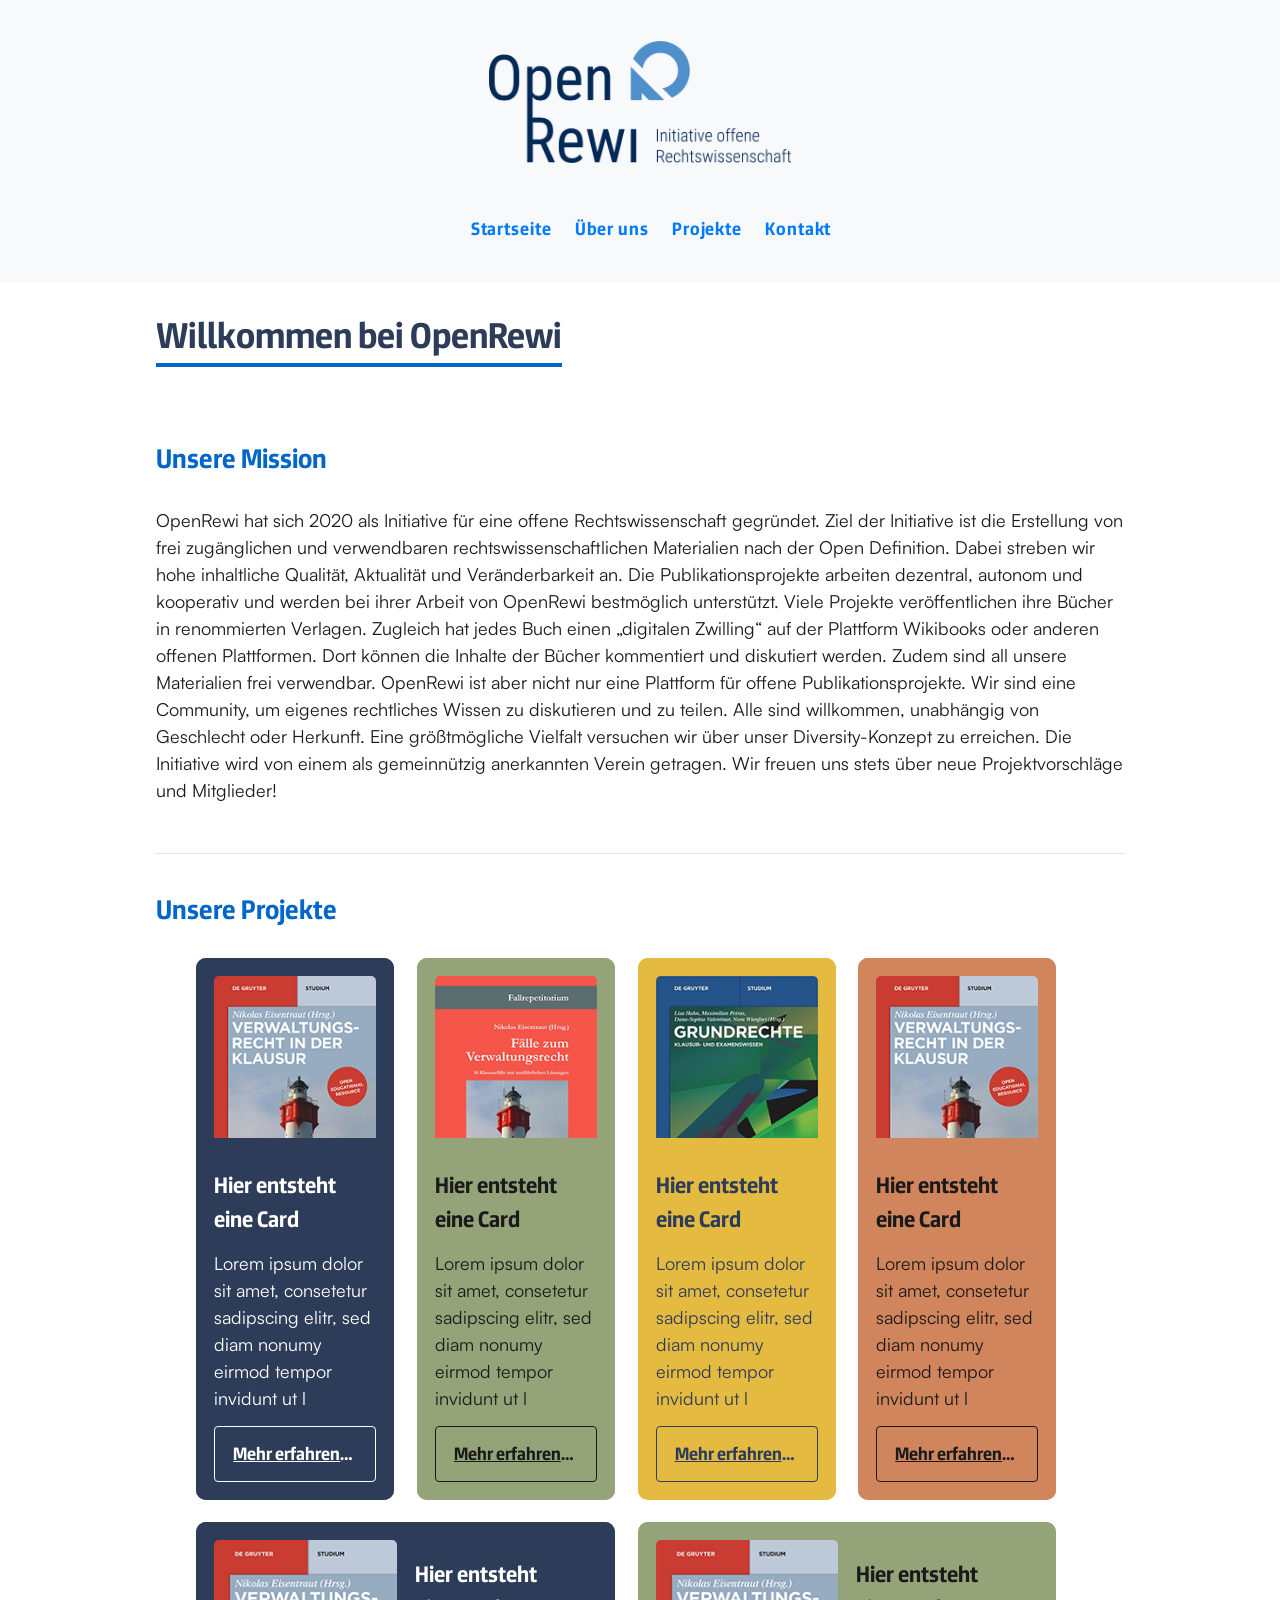
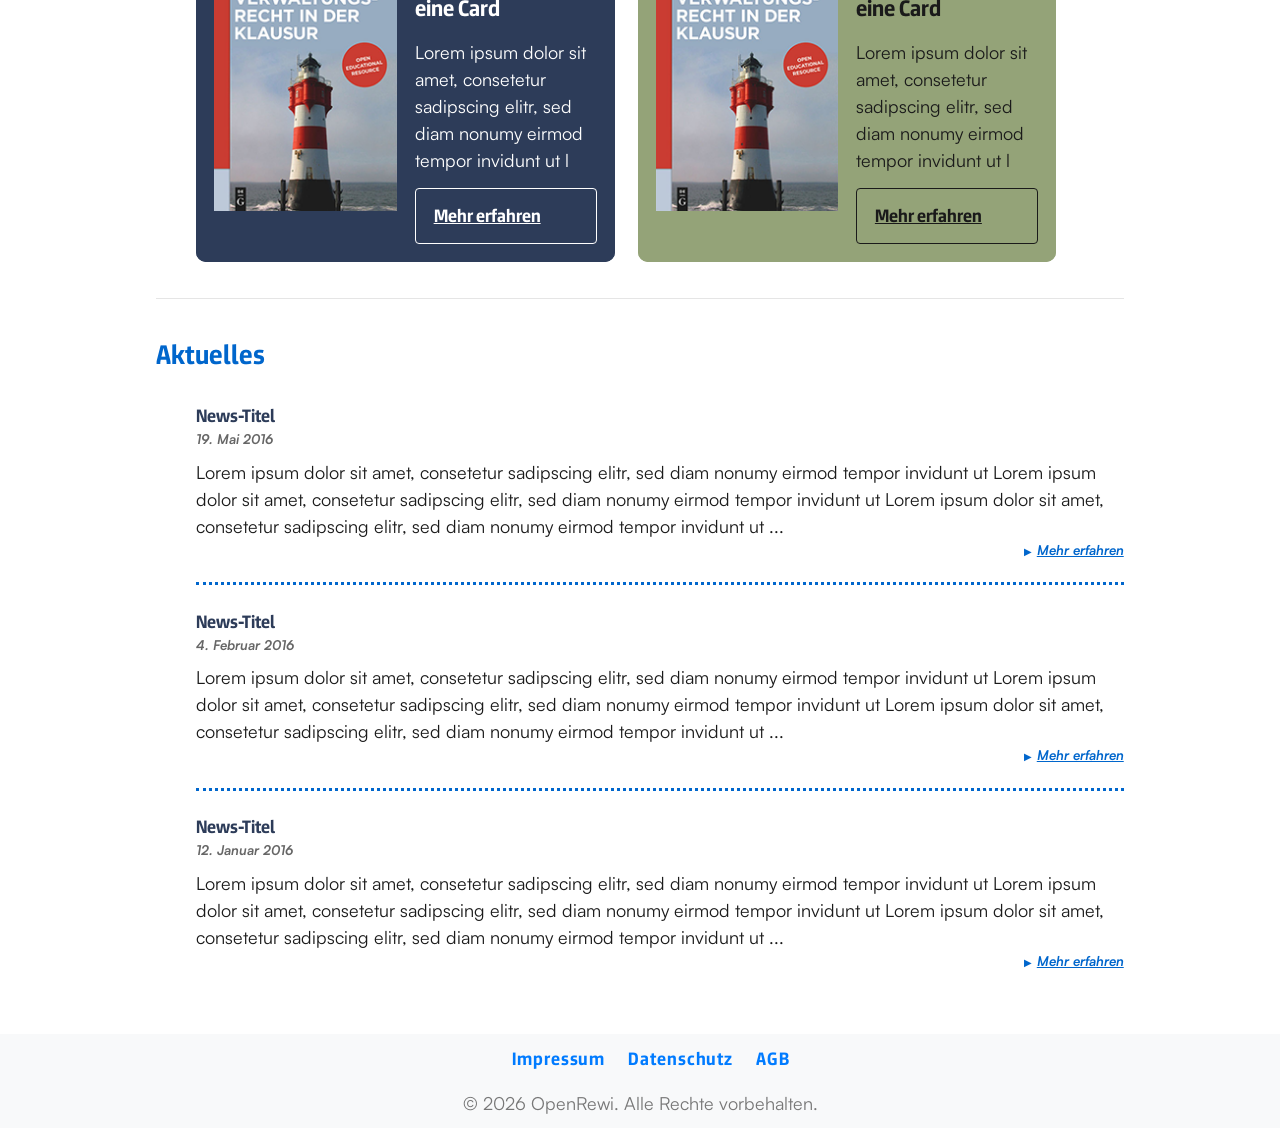
==== commit 5b45cca2: "[ORP] Add news" ====
--- a/index.html
+++ b/index.html
@@ -52,6 +52,7 @@
     <link rel="stylesheet" href="/src/css/typography.css" />
     <link rel="stylesheet" href="/src/css/theme.css" />
     <link rel="stylesheet" href="/src/css/card.css" />
+    <link rel="stylesheet" href="/src/css/news.css" />
   </head>
   <body>
     <header class="or-header">
@@ -115,12 +116,16 @@
                   media="(min-width:481px)"
                   srcset="/src/img/product-1-320.png"
                 />
-                <img src="/src/img/product-1-406.png" class="or-card__img" alt="" />
-              </picture>
-              <h3 class="or-card__title">Hier entsteht eine Card</h3>
-              <p class="or-card__desc">
-                Lorem ipsum dolor sit amet, consetetur sadipscing elitr, sed diam
-                nonumy eirmod tempor invidunt ut l
+                <img
+                  src="/src/img/product-1-406.png"
+                  class="or-card__img"
+                  alt=""
+                />
+              </picture>
+              <h3 class="or-card__title">Hier entsteht eine Card</h3>
+              <p class="or-card__desc">
+                Lorem ipsum dolor sit amet, consetetur sadipscing elitr, sed
+                diam nonumy eirmod tempor invidunt ut l
               </p>
               <a href="#" class="or-card__link">Mehr erfahren</a>
             </li>
@@ -137,12 +142,16 @@
                   media="(min-width:481px)"
                   srcset="/src/img/product-2-320.png"
                 />
-                <img src="/src/img/product-2-406.png" class="or-card__img" alt="" />
-              </picture>
-              <h3 class="or-card__title">Hier entsteht eine Card</h3>
-              <p class="or-card__desc">
-                Lorem ipsum dolor sit amet, consetetur sadipscing elitr, sed diam
-                nonumy eirmod tempor invidunt ut l
+                <img
+                  src="/src/img/product-2-406.png"
+                  class="or-card__img"
+                  alt=""
+                />
+              </picture>
+              <h3 class="or-card__title">Hier entsteht eine Card</h3>
+              <p class="or-card__desc">
+                Lorem ipsum dolor sit amet, consetetur sadipscing elitr, sed
+                diam nonumy eirmod tempor invidunt ut l
               </p>
               <a href="#" class="or-card__link">Mehr erfahren</a>
             </li>
@@ -159,12 +168,16 @@
                   media="(min-width:481px)"
                   srcset="/src/img/product-3-320.png"
                 />
-                <img src="/src/img/product-3-406.png" class="or-card__img" alt="" />
-              </picture>
-              <h3 class="or-card__title">Hier entsteht eine Card</h3>
-              <p class="or-card__desc">
-                Lorem ipsum dolor sit amet, consetetur sadipscing elitr, sed diam
-                nonumy eirmod tempor invidunt ut l
+                <img
+                  src="/src/img/product-3-406.png"
+                  class="or-card__img"
+                  alt=""
+                />
+              </picture>
+              <h3 class="or-card__title">Hier entsteht eine Card</h3>
+              <p class="or-card__desc">
+                Lorem ipsum dolor sit amet, consetetur sadipscing elitr, sed
+                diam nonumy eirmod tempor invidunt ut l
               </p>
               <a href="#" class="or-card__link">Mehr erfahren</a>
             </li>
@@ -181,12 +194,16 @@
                   media="(min-width:481px)"
                   srcset="/src/img/product-1-320.png"
                 />
-                <img src="/src/img/product-1-406.png" class="or-card__img" alt="" />
-              </picture>
-              <h3 class="or-card__title">Hier entsteht eine Card</h3>
-              <p class="or-card__desc">
-                Lorem ipsum dolor sit amet, consetetur sadipscing elitr, sed diam
-                nonumy eirmod tempor invidunt ut l
+                <img
+                  src="/src/img/product-1-406.png"
+                  class="or-card__img"
+                  alt=""
+                />
+              </picture>
+              <h3 class="or-card__title">Hier entsteht eine Card</h3>
+              <p class="or-card__desc">
+                Lorem ipsum dolor sit amet, consetetur sadipscing elitr, sed
+                diam nonumy eirmod tempor invidunt ut l
               </p>
               <a href="#" class="or-card__link">Mehr erfahren</a>
             </li>
@@ -203,12 +220,16 @@
                   media="(min-width:481px)"
                   srcset="/src/img/product-1-320.png"
                 />
-                <img src="/src/img/product-1-406.png" class="or-card__img" alt="" />
-              </picture>
-              <h3 class="or-card__title">Hier entsteht eine Card</h3>
-              <p class="or-card__desc">
-                Lorem ipsum dolor sit amet, consetetur sadipscing elitr, sed diam
-                nonumy eirmod tempor invidunt ut l
+                <img
+                  src="/src/img/product-1-406.png"
+                  class="or-card__img"
+                  alt=""
+                />
+              </picture>
+              <h3 class="or-card__title">Hier entsteht eine Card</h3>
+              <p class="or-card__desc">
+                Lorem ipsum dolor sit amet, consetetur sadipscing elitr, sed
+                diam nonumy eirmod tempor invidunt ut l
               </p>
               <a href="#" class="or-card__link">Mehr erfahren</a>
             </li>
@@ -225,16 +246,68 @@
                   media="(min-width:481px)"
                   srcset="/src/img/product-1-320.png"
                 />
-                <img src="/src/img/product-1-406.png" class="or-card__img" alt="" />
-              </picture>
-              <h3 class="or-card__title">Hier entsteht eine Card</h3>
-              <p class="or-card__desc">
-                Lorem ipsum dolor sit amet, consetetur sadipscing elitr, sed diam
-                nonumy eirmod tempor invidunt ut l
+                <img
+                  src="/src/img/product-1-406.png"
+                  class="or-card__img"
+                  alt=""
+                />
+              </picture>
+              <h3 class="or-card__title">Hier entsteht eine Card</h3>
+              <p class="or-card__desc">
+                Lorem ipsum dolor sit amet, consetetur sadipscing elitr, sed
+                diam nonumy eirmod tempor invidunt ut l
               </p>
               <a href="#" class="or-card__link">Mehr erfahren</a>
             </li>
           </ul>
+        </section>
+        <section class="or-section" aria-label="Aktuelles">
+          <h2 class="or-section__title">Aktuelles</h2>
+          <ul>
+            <li class="or-news">
+              <h3 class="or-news__title">News-Titel</h3>
+              <time datetime="2026-05-19" class="or-news__date"
+                >19. Mai 2016</time
+              >
+              <p class="or-news__desc">
+                Lorem ipsum dolor sit amet, consetetur sadipscing elitr, sed
+                diam nonumy eirmod tempor invidunt ut Lorem ipsum dolor sit
+                amet, consetetur sadipscing elitr, sed diam nonumy eirmod tempor
+                invidunt ut Lorem ipsum dolor sit amet, consetetur sadipscing
+                elitr, sed diam nonumy eirmod tempor invidunt ut ...
+              </p>
+              <a href="#" class="or-news__link">Mehr erfahren</a>
+            </li>
+            <li class="or-news">
+              <h3 class="or-news__title">News-Titel</h3>
+              <time datetime="2026-02-04" class="or-news__date"
+                >4. Februar 2016</time
+              >
+              <p class="or-news__desc">
+                Lorem ipsum dolor sit amet, consetetur sadipscing elitr, sed
+                diam nonumy eirmod tempor invidunt ut Lorem ipsum dolor sit
+                amet, consetetur sadipscing elitr, sed diam nonumy eirmod tempor
+                invidunt ut Lorem ipsum dolor sit amet, consetetur sadipscing
+                elitr, sed diam nonumy eirmod tempor invidunt ut ...
+              </p>
+              <a href="#" class="or-news__link">Mehr erfahren</a>
+            </li>
+            <li class="or-news">
+              <h3 class="or-news__title">News-Titel</h3>
+              <time datetime="2026-01-12" class="or-news__date"
+                >12. Januar 2016</time
+              >
+              <p class="or-news__desc">
+                Lorem ipsum dolor sit amet, consetetur sadipscing elitr, sed
+                diam nonumy eirmod tempor invidunt ut Lorem ipsum dolor sit
+                amet, consetetur sadipscing elitr, sed diam nonumy eirmod tempor
+                invidunt ut Lorem ipsum dolor sit amet, consetetur sadipscing
+                elitr, sed diam nonumy eirmod tempor invidunt ut ...
+              </p>
+              <a href="#" class="or-news__link">Mehr erfahren</a>
+            </li>
+          </ul>
+        </section>
       </main>
     </div>
     <footer class="or-footer">
--- a/src/css/variables.css
+++ b/src/css/variables.css
@@ -31,6 +31,7 @@
   /* =========================
     SPACES
 ========================= */
+  --space-xxs: 0.25rem; /* 4px */
   --space-xs: 0.5rem; /* 8px */
   --space-s: 0.75rem; /* 12px */
   --space-m: 1rem; /* 16px */
--- a/src/css/style.css
+++ b/src/css/style.css
@@ -1,3 +1,8 @@
+*:focus {
+  outline: 2px solid var(--color-text);
+  outline-offset: 2px;
+}
+
 .or-header {
   background-color: #f8f9fa;
   padding: calc(20 / 16 * 1rem);
@@ -5,7 +10,7 @@
 }
 
 .or-logo {
-  display: inline;
+  display: inline-block;
   width: 100%;
   max-width: calc(300 / 16 * 1rem);
   height: auto;
@@ -21,6 +26,14 @@
     color: #007bff;
     font-family: var(--font-cond-bold);
     letter-spacing: 0.05em;
+    text-decoration: none;
+    border-bottom: 2px solid transparent;
+    transition: border-color 0.3s ease;
+  }
+
+  a:hover,
+  a:focus {
+    border-color: currentColor;
   }
 }
 
--- a/src/css/card.css
+++ b/src/css/card.css
@@ -4,17 +4,41 @@
 .or-card {
   background-color: var(--color-bg);
   color: var(--color-text);
-  outline: 1px solid var(--color-outline);
-  outline-offset: 3px;
+  outline: 2px solid var(--color-outline);
+  outline-offset: -2px;
   padding: var(--space-m);
   border-radius: 10px;
   display: grid;
   grid-template-rows: repeat(3, auto) 1fr;
+  transition: outline-offset 0.3s ease;
 
   .or-card__picture {
     margin-bottom: var(--space-s);
     aspect-ratio: 1 / 1;
     overflow: hidden;
+    text-decoration: none;
+    transition: background-color 0.3s ease;
+  }
+
+  .or-card__link::after {
+    display: inline-block;
+    vertical-align: middle;
+    content: "▶︎";
+    font-size: 0.75em;
+    margin-left: var(--space-s);
+    opacity: 0;
+    scale: 0;
+    transition: all 0.3s ease;
+  }
+
+  .or-card__link:hover {
+    background-color: color-mix(var(--color-bg), var(--color-white) 30%);
+  }
+
+  .or-card__link:hover::after,
+  .or-card__link:focus::after {
+    opacity: 1;
+    scale: 1;
   }
 
   .or-card__img {
@@ -51,6 +75,11 @@
   }
 }
 
+.or-card:has(.or-card__link:hover),
+.or-card:has(.or-card__link:focus) {
+  outline-offset: 3px;
+}
+
 @media (min-width: 481px) {
   .or-card__link {
     display: inline-block;
--- a/src/css/news.css
+++ b/src/css/news.css
@@ -0,0 +1,51 @@
+/* =========================
+   NEWS
+========================= */
+.or-news {
+  margin-bottom: var(--space-l);
+  padding-bottom: var(--space-l);
+  border-bottom: 3px dotted var(--color-accent);
+  display: flex;
+  flex-direction: column;
+
+  .or-news__title {
+    font-family: var(--font-cond-bold);
+    font-size: var(--font-m);
+    color: var(--color-blue);
+    margin: 0;
+  }
+
+  .or-news__date {
+    display: block;
+    font-family: var(--font-bold-italic);
+    font-size: var(--font-s);
+    color: var(--color-muted);
+    margin-bottom: var(--space-xs);
+  }
+
+  .or-news__desc {
+    text-wrap: auto;
+    hyphens: auto;
+  }
+
+  .or-news__link {
+    font-family: var(--font-bold-italic);
+    font-size: var(--font-s);
+    color: var(--color-accent);
+    align-self: end;
+  }
+
+  .or-news__link::before {
+    content: "▶︎";
+    display: inline-block;
+    font-family: var(--font-regular);
+    font-size: 0.75em;
+    margin-right: var(--space-xxs);
+  }
+}
+
+.or-news:last-child {
+  margin-bottom: 0;
+  padding-bottom: 0;
+  border-bottom: 0;
+}
